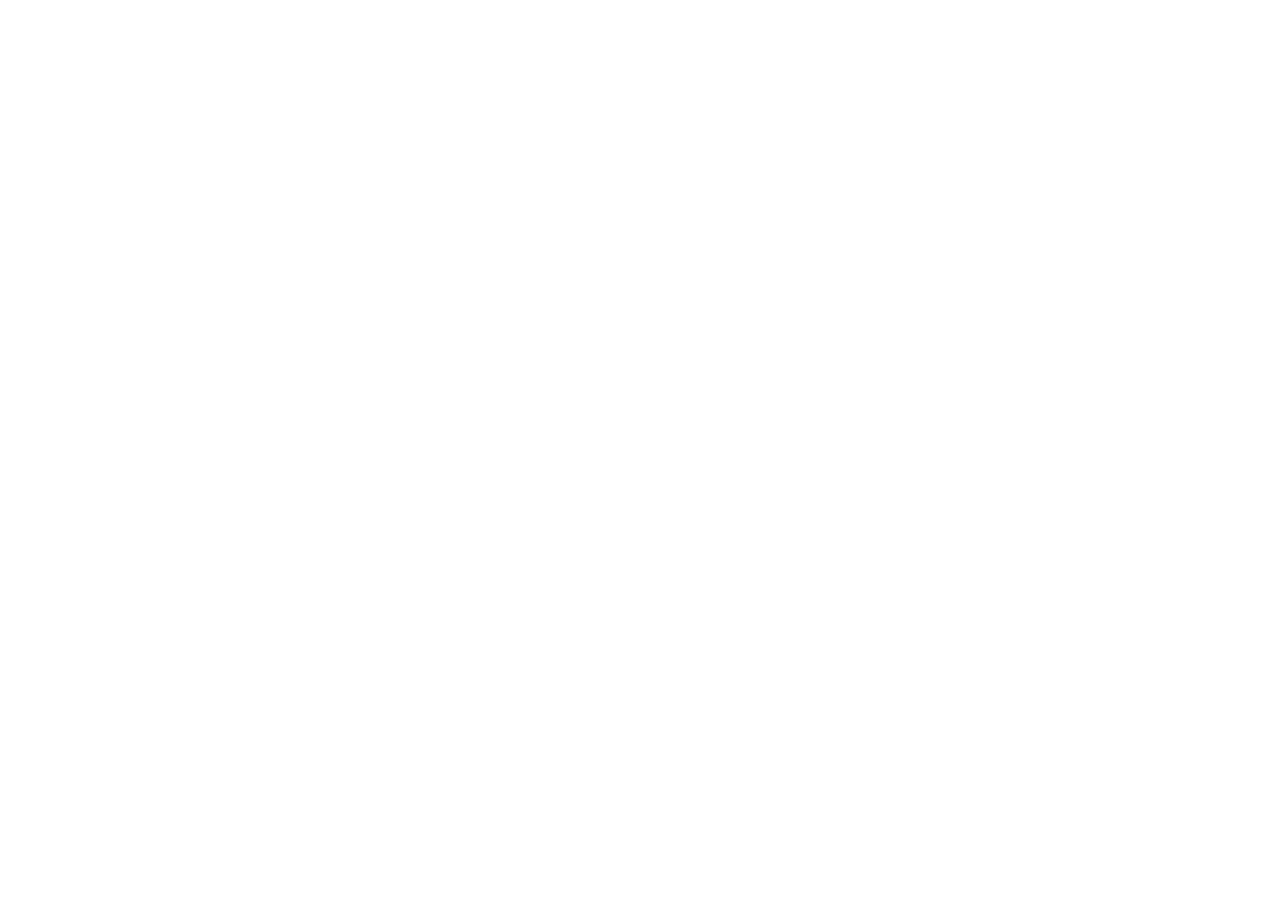
==== index.html @ 65013656 "first commit" ====
<!DOCTYPE html>
<html lang="en">

<head>
    <meta charset="UTF-8">
    <meta name="viewport" content="width=device-width, initial-scale=1.0">
    <link rel="stylesheet" href="./style.css">
    <title>Design</title>
</head>

<body>
    <section id="section">
        <div class="first_box">
            <div class="text">
                <h4>Your Result</h4>
                <div class="circle">
                    <h1>76</h1>
                    <h4>of 100</h4>
                </div>
                <h2>Great</h2>
                <h4>You scored higher than 65% of the people who have taken these test</h4>
            </div>

        </div>

        <div></div>
    </section>

</body>

</html>
---- style.css ----
#section{
    display: flex;
    
}
h4{
    color: white;
}
h2{
    color: white;
}
h1{
    color: white;
    font-size:45px;
}
.first_box{
    background-color: var(--Lightslatebluebackground);
    border-radius: 20px;
    width: 300px;
    margin: 10% 20%;
    padding: 30px;
    align-items: center;
    color: white;
}
.text{
    text-align: center;
}
.circle{
    border-radius:50%;
    background-color: var(--Lightroyalbluebackground);
    width: 180px;
    height: 180px;
    display: flex;
    align-items: center;
    flex-direction: column;
    justify-content: center;
}
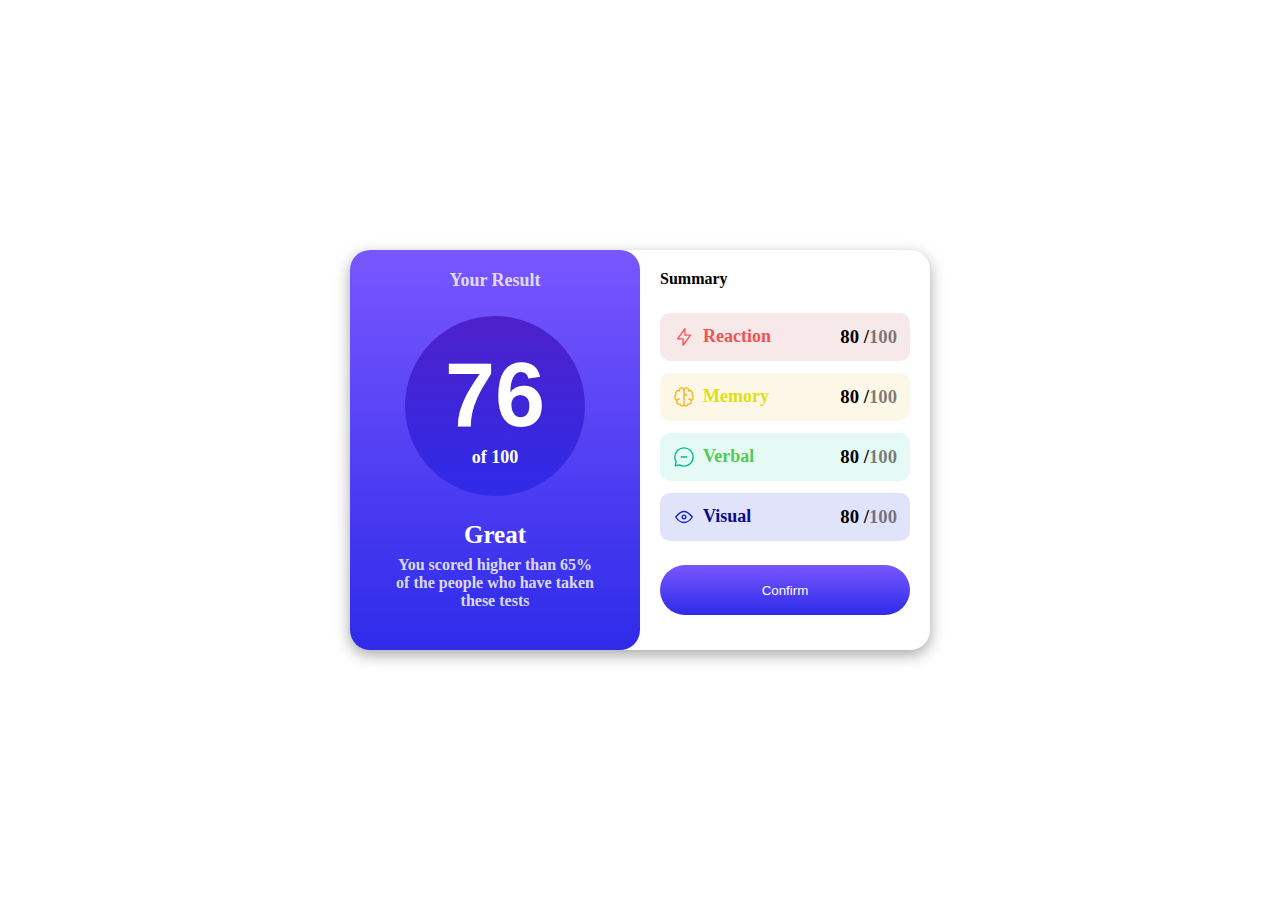
==== commit 2c27dcad: "second commit" ====
--- a/index.html
+++ b/index.html
@@ -5,27 +5,59 @@
     <meta charset="UTF-8">
     <meta name="viewport" content="width=device-width, initial-scale=1.0">
     <link rel="stylesheet" href="./style.css">
-    <title>Design</title>
+    <title></title>
 </head>
 
 <body>
-    <section id="section">
-        <div class="first_box">
-            <div class="text">
-                <h4>Your Result</h4>
+    <div class="container">
+        <div class="wrapper">
+            <div class="first_item">
+                <h4 class="first_title">Your Result</h4>
                 <div class="circle">
-                    <h1>76</h1>
-                    <h4>of 100</h4>
+                    <h2>76</h2>
+                    <h6>of 100</h6>
                 </div>
-                <h2>Great</h2>
-                <h4>You scored higher than 65% of the people who have taken these test</h4>
+                <h2 class="great">Great</h2>
+                <p>
+                <h4 class="description">You scored higher than 65% of the people who have taken these tests</h4>
+                </p>
             </div>
-
+            <div class="second_item">
+                <h4 class="second_title">Summary</h4>
+                <div class="boxes">
+                    <div class="box">
+                        <div class="box_text1">
+                            <img src="./icon-reaction.svg" alt="">
+                            <h5>Reaction</h5>
+                        </div>
+                        <h3>80 /<span class="hoo">100</span></h3>
+                    </div>
+                    <div class="box">
+                        <div class="box_text2">
+                            <img src="./icon-memory.svg" alt="">
+                            <h5>Memory</h5>
+                        </div>
+                        <h3>80 /<span>100</span></h3>
+                    </div>
+                    <div class="box">
+                        <div class="box_text3">
+                            <img src="./icon-verbal.svg" alt="">
+                            <h5>Verbal</h5>
+                        </div>
+                        <h3>80 /<span>100</span></h3>
+                    </div>
+                    <div class="box">
+                        <div class="box_text4">
+                            <img src="./icon-visual.svg" alt="">
+                            <h5>Visual</h5>
+                        </div>
+                        <h3>80 /<span>100</span></h3>
+                    </div>
+                </div>
+                <button>Confirm</button>
+            </div>
         </div>
-
-        <div></div>
-    </section>
-
+    </div>
 </body>
 
 </html>--- a/style.css
+++ b/style.css
@@ -1,42 +1,183 @@
+*{
+    margin: 0;
+    padding: 0;
+    box-sizing: 0;
+}
 
 
 
+:root{
+    --Lightslateblue-background: hsl(252, 100%, 67%);
+    --Lightroyalblue-background: hsl(241, 81%, 54%);
+    --Violetblue-circle: hsla(256, 72%, 46%, 1);
+    --Persianblue-circle: hsla(241, 72%, 46%, 0);
+}
+:root{
+    --Light-red: hsl(0, 45%, 94%);
+    --Orangey-yellow: hsl(42, 85%, 95%);
+    --Green-teal: hsl(167, 66%, 94%);
+    --Cobalt-blue: hsl(234, 74%, 93%);
+}
+:root{
+    --White: hsl(0, 0%, 100%);
+    --Pale-blue: hsl(221, 100%, 96%);
+    --Light-lavender: hsl(241, 100%, 89%);
+    --Dark-gray-blue: hsl(224, 30%, 27%);
+}
 
+span{
+    color: rgba(0, 0, 0, 0.5);
+}
 
-
-#section{
+.container{
+    width: 100%;
+    height:100vh;
+    justify-content: center;
     display: flex;
-    
+    align-items: center;
 }
-h4{
-    color: white;
+.wrapper{
+    border-radius: 20px;
+    display: flex;
+    box-shadow: rgba(0, 0, 0, 0.35) 0px 5px 15px;
 }
-h2{
-    color: white;
+.first_item{
+    background-image:linear-gradient(to bottom, var(--Lightslateblue-background) , var(--Lightroyalblue-background));
+    border-radius: 20px;
+    width: 250px;
+    padding: 20px;
+    align-items: center;
+    justify-content: center;
+    display: flex;
+    flex-direction: column;
 }
-h1{
-    color: white;
-    font-size:45px;
+.second_item{
+    display: flex;
+    flex-direction: column;
+    /* background-image:linear-gradient(to bottom, var(--Lightslateblue-background) , var(--Lightroyalblue-background)); */
+    border-radius: 20px;
+    width: 250px;
+    padding: 20px;
 }
-.first_box{
-    background-color: var(--Lightslatebluebackground);
-    border-radius: 20px;
-    width: 300px;
-    margin: 10% 20%;
-    padding: 30px;
-    align-items: center;
-    color: white;
+.first_title{
+    color: rgba(255, 255, 255, 0.801);
+    font-size: large;
 }
-.text{
-    text-align: center;
-}
-.circle{
+.circle{   
     border-radius:50%;
-    background-color: var(--Lightroyalbluebackground);
+    background-image: linear-gradient(to bottom, var(--Violetblue-circle), var(--Lightroyalblue-background));
     width: 180px;
     height: 180px;
     display: flex;
     align-items: center;
     flex-direction: column;
     justify-content: center;
+    margin-top: 10%;
+}
+.circle h2{
+    font-size: 90px;
+    font-weight:700;
+    color: white;
+    font-family: sans-serif;
+}
+.circle h6{
+    color: white;
+    font-size: large;
+}
+.great{
+    color: white;
+    font-size: 25px;
+    margin-top: 10%;
+}
+.description{
+    color: rgba(255, 255, 255, 0.836);
+    width: 80%;
+    text-align: center;
+    margin-top: 3%;
+    margin-bottom: 20px;
+}
+.boxes{
+    display: flex;
+    flex-direction: column;
+    margin-top: 10%;
+    
+}
+.box_text1{
+   display: flex;
+   column-gap: 8px;
+}
+.box_text2{
+    display: flex;
+    column-gap: 8px;
+ }
+ .box_text3{
+    display: flex;
+    column-gap: 8px;
+ }
+ .box_text4{
+    display: flex;
+    column-gap: 8px;
+ }
+.box_text1 h5{
+    color: rgb(241, 83, 83);
+    font-size: large;
+}
+.box_text2 h5{
+    color: rgb(224, 224, 16);
+    font-size: large;
+}
+.box_text3 h5{
+    color: rgba(39, 189, 39, 0.795);
+    font-size: large;
+}
+.box_text4 h5{
+    color: rgb(10, 10, 143);
+    font-size: large;
+}
+.box{
+    justify-content: space-between;
+    display: flex;
+    padding: 13px;
+    border-radius: 10px;
+    margin-bottom: 12px;
+}
+.box:nth-child(1){
+    background-color: var(--Light-red);
+}
+.box:nth-child(2){
+  background-color: var(--Orangey-yellow);
+}
+.box:nth-child(3){
+    background-color: var(--Green-teal);
+}
+.box:nth-child(4){
+    background-color: var(--Cobalt-blue);
+}
+button{
+    transition: 0.5s;
+    color: white;
+    margin-top: 5%;
+    padding: 7%;
+    border-radius: 30px;
+    border: none;
+    background: linear-gradient(to bottom , var(--Lightslateblue-background), var(--Lightroyalblue-background));
+    
+}
+button:hover{
+    transform: scale(1.1);
+    background:rgb(67, 67, 207);
+}
+
+
+
+@media screen and (max-width: 615px) {
+    .wrapper{
+        margin-top: 350px;
+        flex-direction: column;
+    }
+}
+@media screen and (max-width:320px) {
+    .wrapper{
+        margin-top: 450px;
+    }
 }